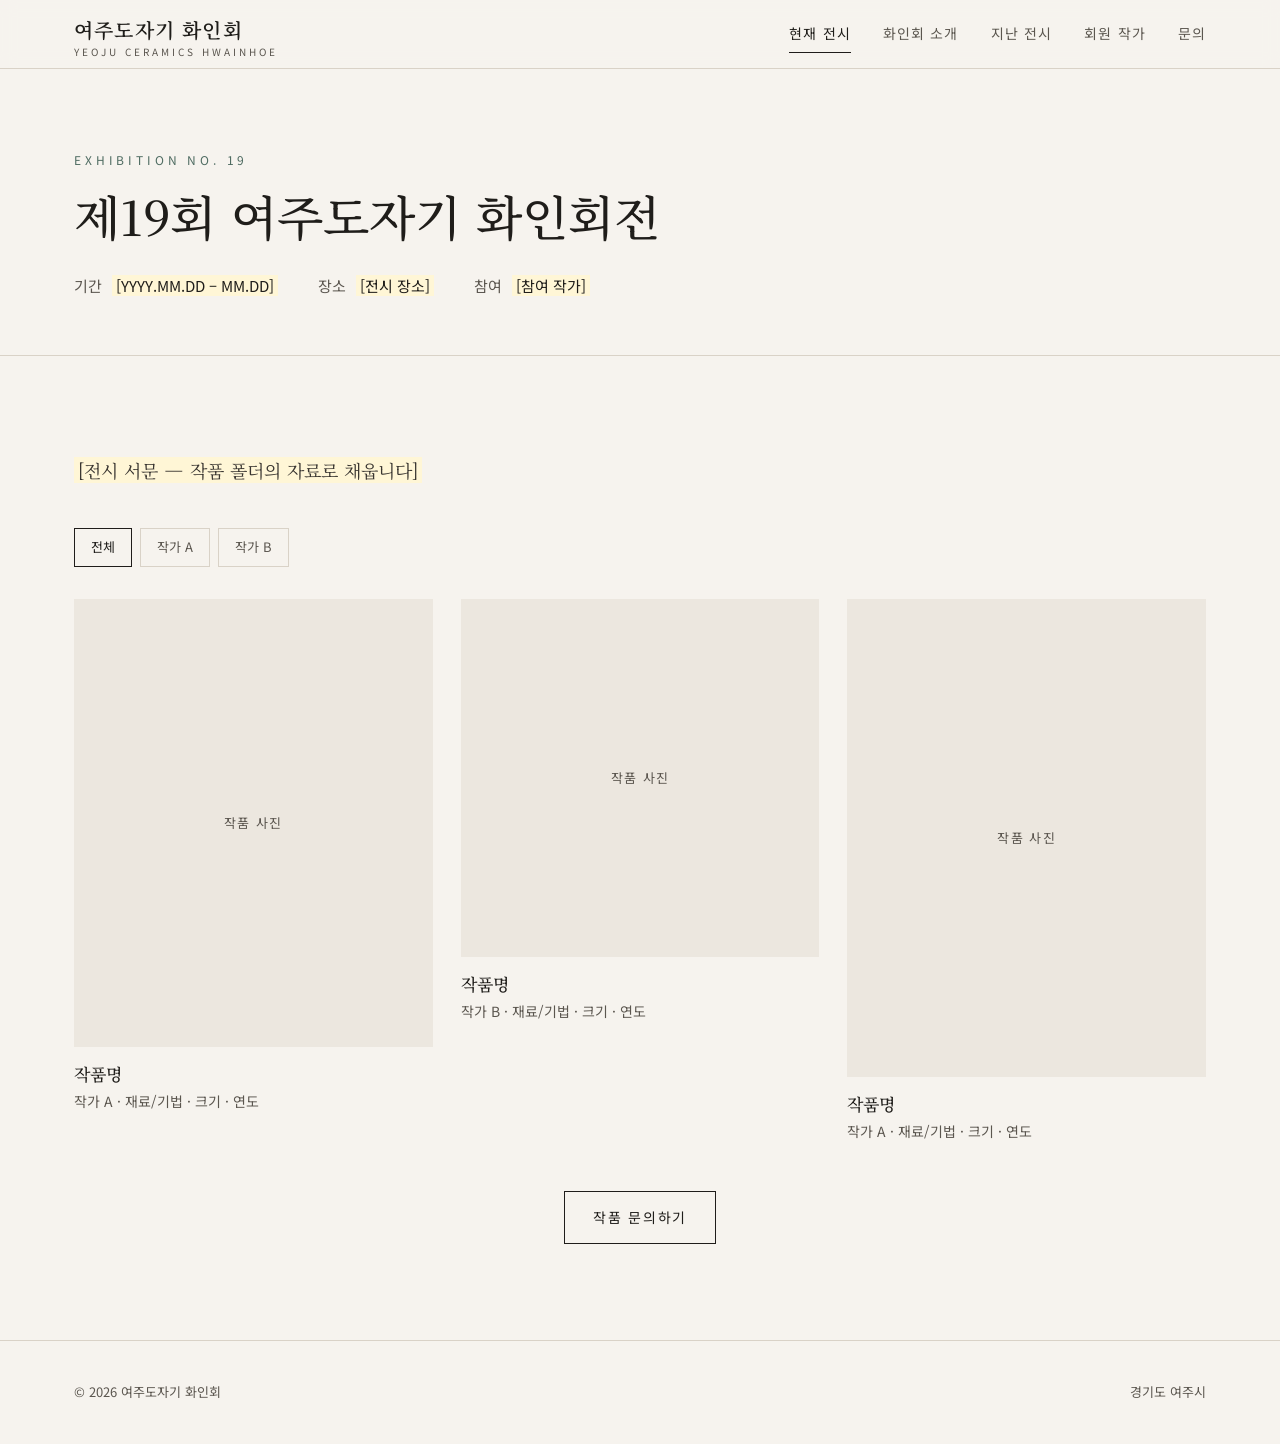
==== exhibitions/19th/index.html @ 6e6736ce "여주도자기 화인회 사이트 기본 구성 Co-Authored-By: Claude Opus 5.5 <noreply@anthropic.com> Claude-Session: https://" ====
<!DOCTYPE html>
<html lang="ko">
<head>
<meta charset="UTF-8">
<meta name="viewport" content="width=device-width, initial-scale=1.0">
<title>제19회 여주도자기 화인회전 | 여주도자기 화인회</title>
<link rel="preconnect" href="https://fonts.googleapis.com">
<link rel="preconnect" href="https://fonts.gstatic.com" crossorigin>
<link href="https://fonts.googleapis.com/css2?family=Noto+Sans+KR:wght@300;400;500&family=Noto+Serif+KR:wght@400;500;600&display=swap" rel="stylesheet">
<link rel="stylesheet" href="../../assets/css/style.css">
</head>
<body>

<header class="site-header">
  <div class="wrap">
    <a href="../../" class="logo">여주도자기 화인회<small>YEOJU CERAMICS HWAINHOE</small></a>
    <nav class="nav">
      <a href="../../#exhibition" class="on">현재 전시</a>
      <a href="../../#about">화인회 소개</a>
      <a href="../../#archive">지난 전시</a>
      <a href="../../#artists">회원 작가</a>
      <a href="../../#contact">문의</a>
    </nav>
    <button class="menu-btn" aria-label="메뉴">☰</button>
  </div>
</header>

<section class="ex-head">
  <div class="wrap">
    <p class="eyebrow">Exhibition No. 19</p>
    <h1>제19회 여주도자기 화인회전</h1>
    <div class="meta">
      <span><b>기간</b><span class="todo">[YYYY.MM.DD – MM.DD]</span></span>
      <span><b>장소</b><span class="todo">[전시 장소]</span></span>
      <span><b>참여</b><span class="todo">[참여 작가]</span></span>
    </div>
  </div>
</section>

<section>
  <div class="wrap">
    <p class="statement"><span class="todo">[전시 서문 — 작품 폴더의 자료로 채웁니다]</span></p>

    <div class="filter"></div>

    <!-- 작품 목록: 작품 1점당 아래 블록 하나. data-artist 값으로 작가별 필터가 자동 생성됩니다 -->
    <div class="works">
      <figure class="work" data-artist="작가 A">
        <div class="img placeholder" style="aspect-ratio:4/5">작품 사진</div>
        <figcaption class="cap"><b>작품명</b><span>작가 A · 재료/기법 · 크기 · 연도</span></figcaption>
      </figure>
      <figure class="work" data-artist="작가 B">
        <div class="img placeholder" style="aspect-ratio:1/1">작품 사진</div>
        <figcaption class="cap"><b>작품명</b><span>작가 B · 재료/기법 · 크기 · 연도</span></figcaption>
      </figure>
      <figure class="work" data-artist="작가 A">
        <div class="img placeholder" style="aspect-ratio:3/4">작품 사진</div>
        <figcaption class="cap"><b>작품명</b><span>작가 A · 재료/기법 · 크기 · 연도</span></figcaption>
      </figure>
    </div>

    <p style="margin-top:48px;text-align:center"><a href="../../#contact" class="btn">작품 문의하기</a></p>
  </div>
</section>

<footer class="site-footer">
  <div class="wrap">
    <span>© <span data-year></span> 여주도자기 화인회</span>
    <span>경기도 여주시</span>
  </div>
</footer>

<script src="../../assets/js/main.js"></script>
</body>
</html>
---- assets/css/style.css ----
/* 여주도자기 화인회 — 전시장 컨셉 스타일 */
:root{
  --paper:#f6f3ee;      /* 백자 바탕 */
  --paper-2:#ece7df;
  --ink:#1f1d1a;        /* 먹색 */
  --ink-2:#5b564f;
  --line:#d9d2c7;
  --celadon:#6f8f84;    /* 청자색 포인트 */
  --celadon-d:#4e6b61;
  --max:1180px;
  --serif:"Noto Serif KR", "Nanum Myeongjo", serif;
  --sans:"Noto Sans KR", "Apple SD Gothic Neo", "Malgun Gothic", sans-serif;
}
*{box-sizing:border-box;margin:0;padding:0}
html{scroll-behavior:smooth}
body{background:var(--paper);color:var(--ink);font-family:var(--sans);font-size:16px;line-height:1.75;word-break:keep-all;-webkit-font-smoothing:antialiased}
img{max-width:100%;display:block}
a{color:inherit;text-decoration:none}
.wrap{max-width:var(--max);margin:0 auto;padding:0 24px}

/* 헤더 */
.site-header{position:sticky;top:0;z-index:50;background:rgba(246,243,238,.92);backdrop-filter:blur(8px);border-bottom:1px solid var(--line)}
.site-header .wrap{display:flex;align-items:center;justify-content:space-between;height:68px}
.logo{font-family:var(--serif);font-size:20px;font-weight:600;letter-spacing:.06em}
.logo small{display:block;font-family:var(--sans);font-size:10px;letter-spacing:.3em;color:var(--ink-2);font-weight:400;line-height:1}
.nav{display:flex;gap:32px;font-size:14px;letter-spacing:.08em}
.nav a{color:var(--ink-2);padding:6px 0;border-bottom:1px solid transparent;transition:.2s}
.nav a:hover,.nav a.on{color:var(--ink);border-color:var(--ink)}
.menu-btn{display:none;background:none;border:0;font-size:22px;cursor:pointer;color:var(--ink)}

/* 공통 섹션 */
section{padding:96px 0}
.eyebrow{font-size:12px;letter-spacing:.32em;color:var(--celadon-d);text-transform:uppercase;margin-bottom:14px}
.h2{font-family:var(--serif);font-size:clamp(26px,3.2vw,36px);font-weight:500;line-height:1.4;margin-bottom:20px}
.lead{color:var(--ink-2);max-width:640px}
.btn{display:inline-block;padding:13px 28px;border:1px solid var(--ink);font-size:14px;letter-spacing:.12em;transition:.2s}
.btn:hover{background:var(--ink);color:var(--paper)}
.btn.solid{background:var(--ink);color:var(--paper)}
.btn.solid:hover{background:var(--celadon-d);border-color:var(--celadon-d)}
.placeholder{background:repeating-linear-gradient(135deg,var(--paper-2) 0 12px,#e6e0d6 12px 24px);display:flex;align-items:center;justify-content:center;color:var(--ink-2);font-size:13px;letter-spacing:.1em}
.todo{background:#fff6d6;padding:0 4px}

/* 메인 히어로 = 현재 전시 */
.hero{padding:0;border-bottom:1px solid var(--line)}
.hero .wrap{display:grid;grid-template-columns:1fr 1.15fr;gap:56px;align-items:center;min-height:calc(88vh - 68px);padding-top:48px;padding-bottom:48px}
.hero .tag{display:inline-block;font-size:12px;letter-spacing:.2em;border:1px solid var(--celadon);color:var(--celadon-d);padding:4px 12px;margin-bottom:24px}
.hero h1{font-family:var(--serif);font-weight:500;font-size:clamp(34px,4.6vw,56px);line-height:1.3;margin-bottom:24px}
.hero h1 em{font-style:normal;color:var(--celadon-d)}
.hero .meta{border-top:1px solid var(--line);margin:32px 0;padding-top:20px;display:grid;grid-template-columns:72px 1fr;row-gap:8px;font-size:15px}
.hero .meta dt{color:var(--ink-2)}
.hero .visual{aspect-ratio:4/5;width:100%}
.hero .visual img{width:100%;height:100%;object-fit:cover}

/* 소개 */
.intro .wrap{display:grid;grid-template-columns:1fr 1fr;gap:64px}
.intro .stats{display:grid;grid-template-columns:repeat(3,1fr);border-top:1px solid var(--ink);margin-top:28px}
.intro .stats div{padding:20px 0}
.intro .stats b{display:block;font-family:var(--serif);font-size:32px;font-weight:500}
.intro .stats span{font-size:13px;color:var(--ink-2)}

/* 전시 목록 */
.ex-list{display:grid;grid-template-columns:repeat(3,1fr);gap:40px 28px;margin-top:48px}
.ex-card .thumb{aspect-ratio:1/1;overflow:hidden;margin-bottom:16px;background:var(--paper-2)}
.ex-card .thumb img{width:100%;height:100%;object-fit:cover;transition:transform .6s}
.ex-card:hover .thumb img{transform:scale(1.04)}
.ex-card .no{font-size:12px;letter-spacing:.2em;color:var(--celadon-d)}
.ex-card h3{font-family:var(--serif);font-weight:500;font-size:20px;margin:4px 0}
.ex-card p{font-size:14px;color:var(--ink-2)}

/* 작가 */
.artists{background:var(--paper-2)}
.artist-grid{display:grid;grid-template-columns:repeat(4,1fr);gap:28px;margin-top:48px}
.artist .ph{aspect-ratio:3/4;margin-bottom:12px}
.artist h4{font-family:var(--serif);font-weight:500;font-size:18px}
.artist p{font-size:13px;color:var(--ink-2)}

/* 문의 */
.contact .wrap{display:grid;grid-template-columns:1fr 1fr;gap:64px}
.info dl{display:grid;grid-template-columns:90px 1fr;row-gap:12px;margin-top:24px;font-size:15px}
.info dt{color:var(--ink-2)}
form.inquiry{display:grid;gap:14px}
form.inquiry label{font-size:13px;color:var(--ink-2);display:grid;gap:6px}
form.inquiry input,form.inquiry textarea,form.inquiry select{font:inherit;padding:12px 14px;border:1px solid var(--line);background:#fff;color:var(--ink);border-radius:0}
form.inquiry input:focus,form.inquiry textarea:focus,form.inquiry select:focus{outline:1px solid var(--celadon);border-color:var(--celadon)}
form.inquiry textarea{min-height:140px;resize:vertical}

/* 전시 상세 페이지 */
.ex-head{padding:80px 0 56px;border-bottom:1px solid var(--line)}
.ex-head h1{font-family:var(--serif);font-weight:500;font-size:clamp(32px,4vw,48px);line-height:1.35;margin:8px 0 24px}
.ex-head .meta{display:flex;flex-wrap:wrap;gap:8px 40px;font-size:15px}
.ex-head .meta span b{color:var(--ink-2);font-weight:400;margin-right:10px}
.statement{max-width:720px;font-family:var(--serif);font-size:18px;line-height:2;color:#3a3631}
.filter{display:flex;flex-wrap:wrap;gap:8px;margin:40px 0 32px}
.filter button{font:inherit;font-size:13px;padding:7px 16px;border:1px solid var(--line);background:transparent;cursor:pointer;color:var(--ink-2)}
.filter button.on,.filter button:hover{border-color:var(--ink);color:var(--ink)}
.works{columns:3 300px;column-gap:28px}
.work{break-inside:avoid;margin-bottom:36px;cursor:zoom-in}
.work .img{background:var(--paper-2);overflow:hidden}
.work img{width:100%;transition:transform .6s}
.work:hover img{transform:scale(1.03)}
.work .cap{padding-top:12px;font-size:14px}
.work .cap b{display:block;font-family:var(--serif);font-weight:500;font-size:17px}
.work .cap span{color:var(--ink-2)}

/* 라이트박스 */
.lightbox{position:fixed;inset:0;background:rgba(20,19,17,.94);display:none;z-index:100;align-items:center;justify-content:center;padding:40px}
.lightbox.open{display:flex}
.lightbox figure{max-width:1000px;width:100%;text-align:center;color:#eee}
.lightbox img{max-height:78vh;margin:0 auto;object-fit:contain}
.lightbox figcaption{margin-top:16px;font-size:14px;line-height:1.7}
.lightbox figcaption b{font-family:var(--serif);font-size:18px;font-weight:500;display:block}
.lb-btn{position:absolute;background:none;border:0;color:#fff;font-size:30px;cursor:pointer;padding:16px;opacity:.7}
.lb-btn:hover{opacity:1}
.lb-close{top:12px;right:16px}.lb-prev{left:8px;top:50%;transform:translateY(-50%)}.lb-next{right:8px;top:50%;transform:translateY(-50%)}

/* 푸터 */
.site-footer{border-top:1px solid var(--line);padding:40px 0;font-size:13px;color:var(--ink-2)}
.site-footer .wrap{display:flex;justify-content:space-between;flex-wrap:wrap;gap:12px}

/* 반응형 */
@media (max-width:900px){
  .hero .wrap,.intro .wrap,.contact .wrap{grid-template-columns:1fr;gap:40px}
  .hero .visual{aspect-ratio:4/3;order:-1}
  .ex-list{grid-template-columns:repeat(2,1fr)}
  .artist-grid{grid-template-columns:repeat(2,1fr)}
  section{padding:72px 0}
}
@media (max-width:640px){
  .nav{display:none;position:absolute;top:68px;left:0;right:0;flex-direction:column;gap:0;background:var(--paper);border-bottom:1px solid var(--line);padding:8px 24px}
  .nav.open{display:flex}
  .nav a{padding:12px 0;border-bottom:1px solid var(--line)}
  .menu-btn{display:block}
  .ex-list{grid-template-columns:1fr}
}
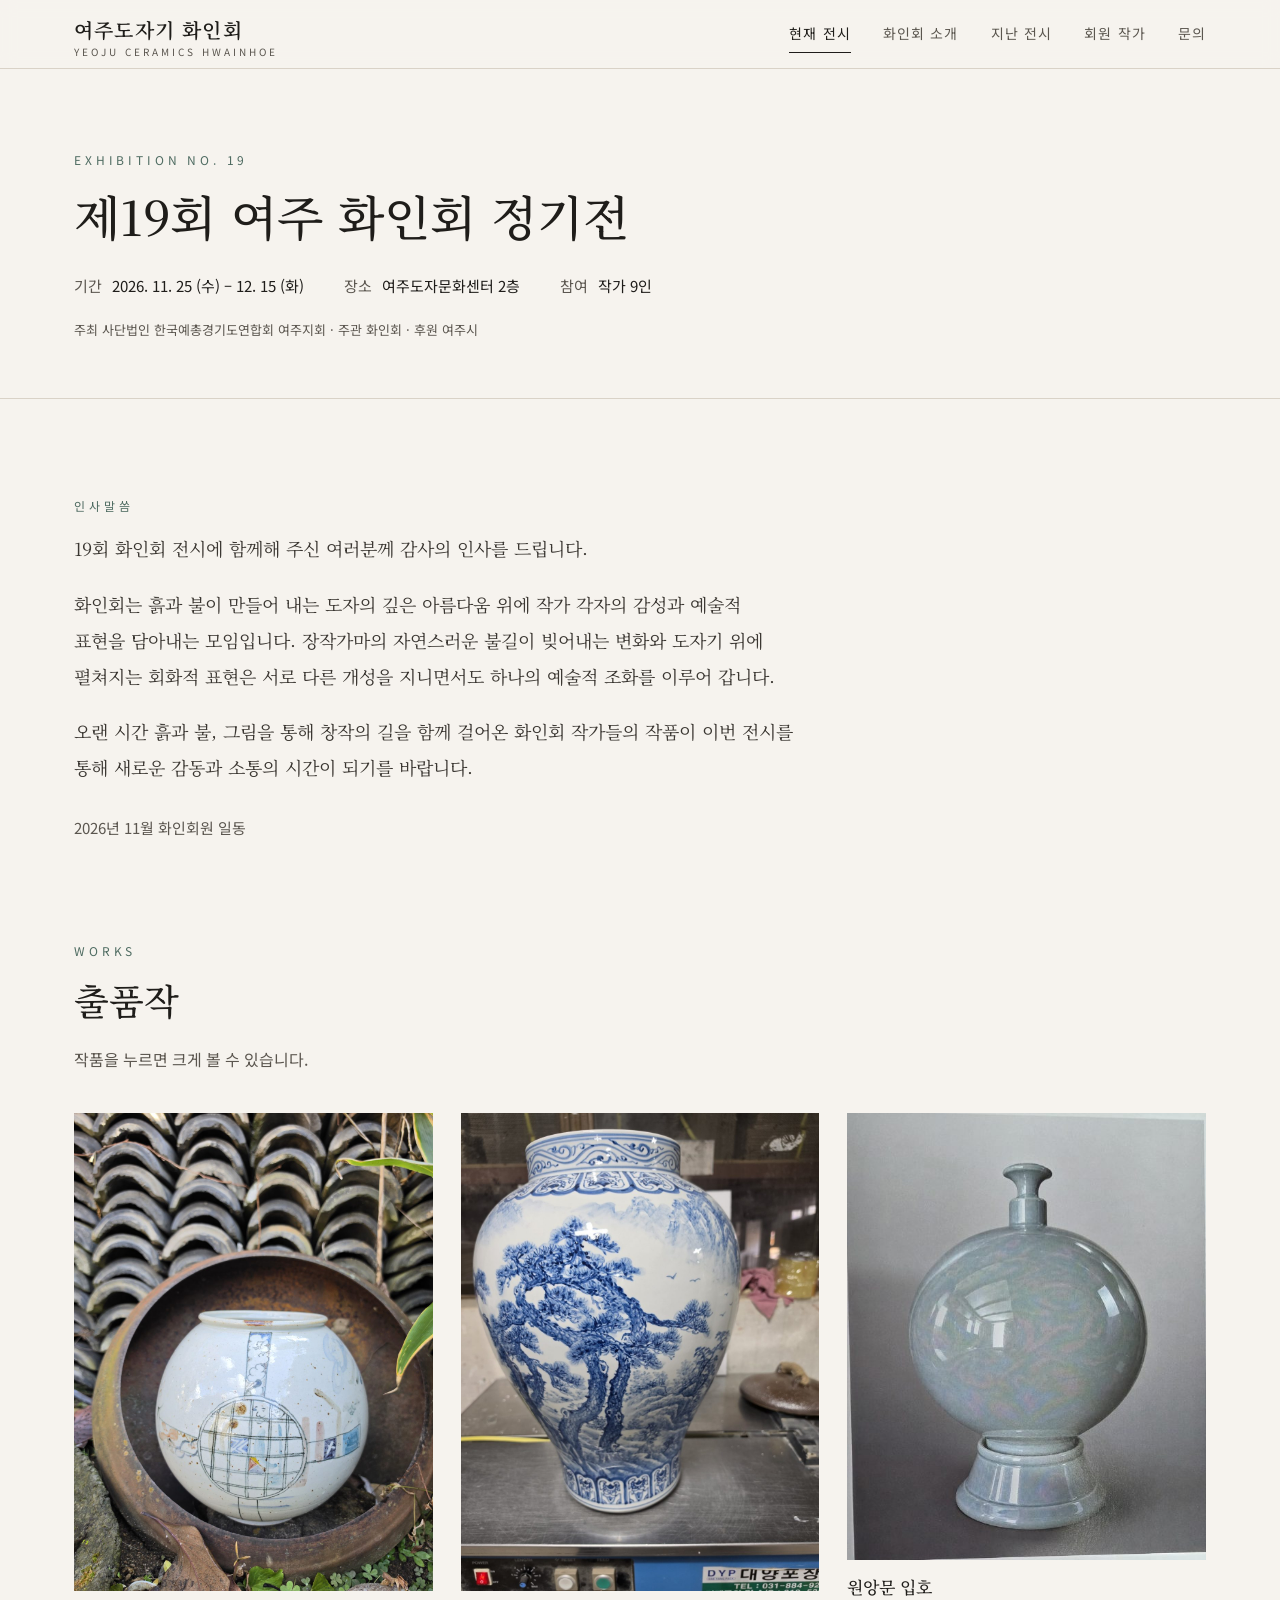
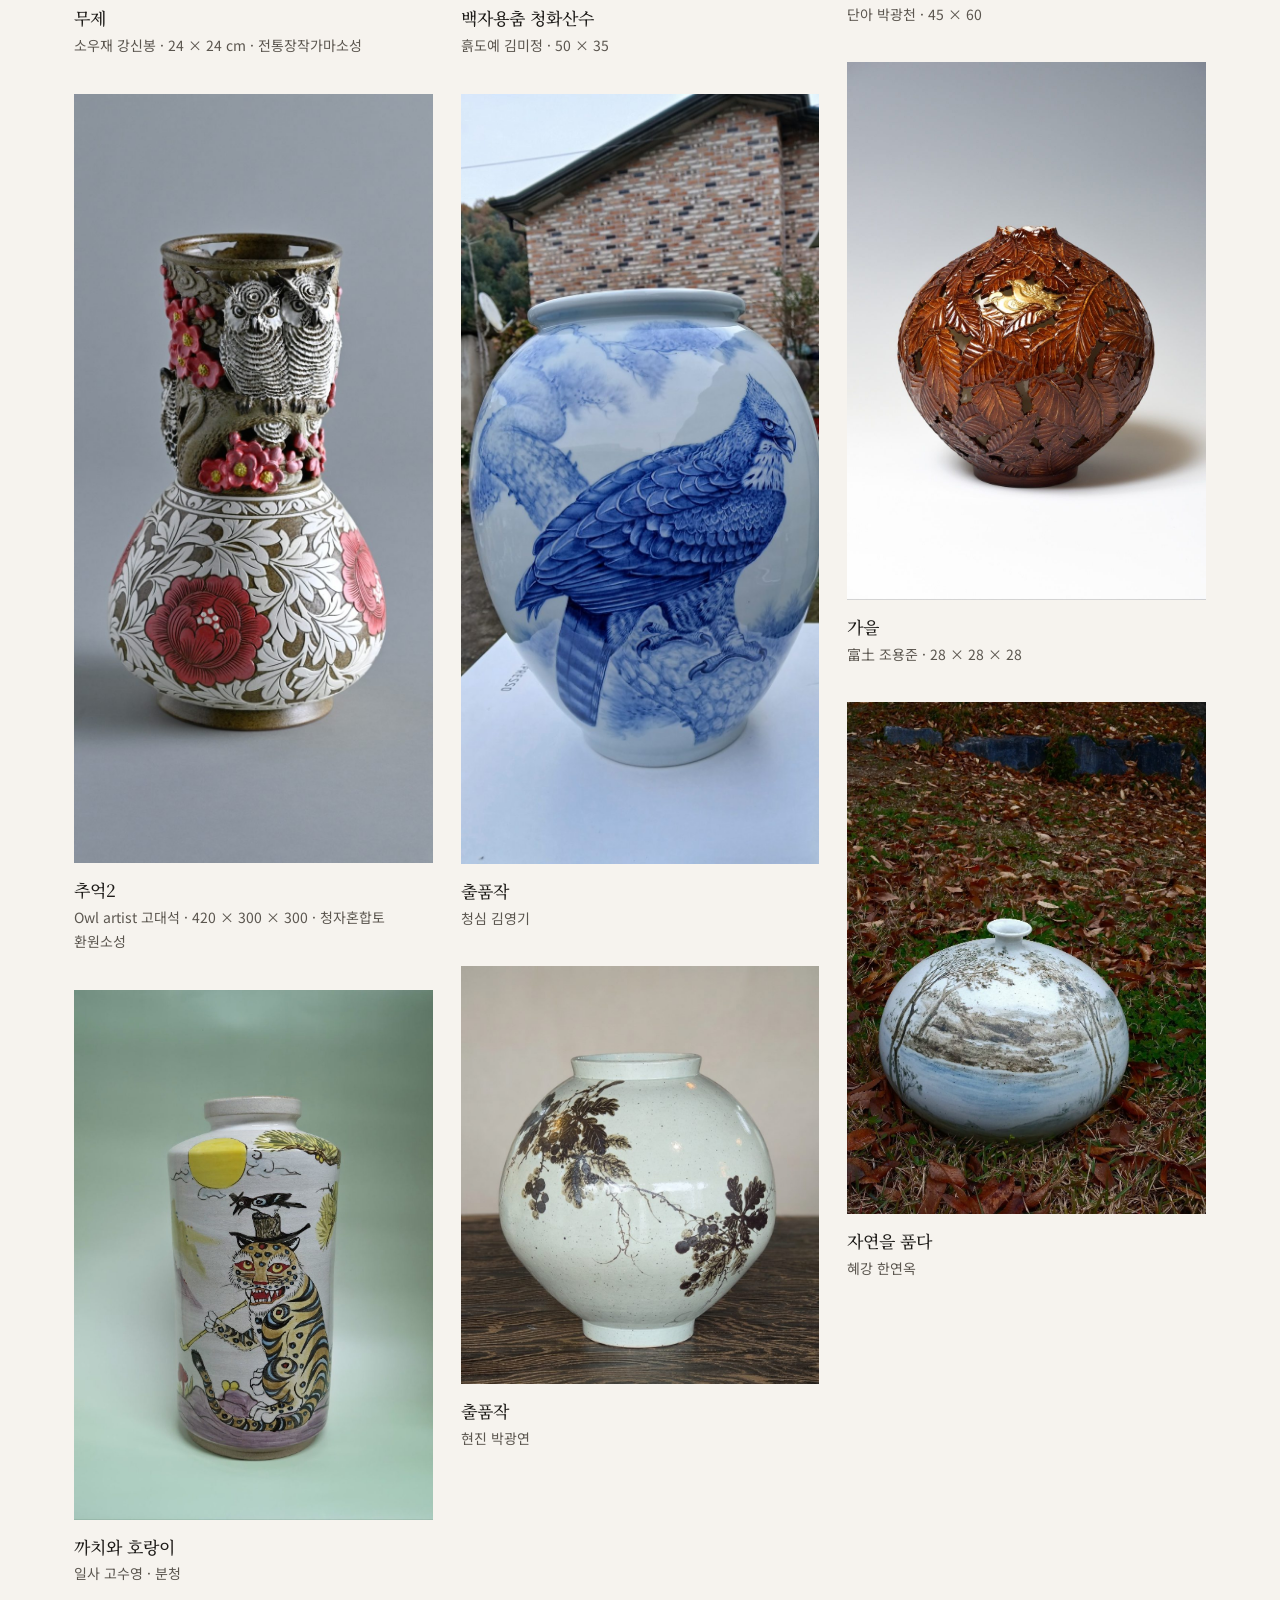
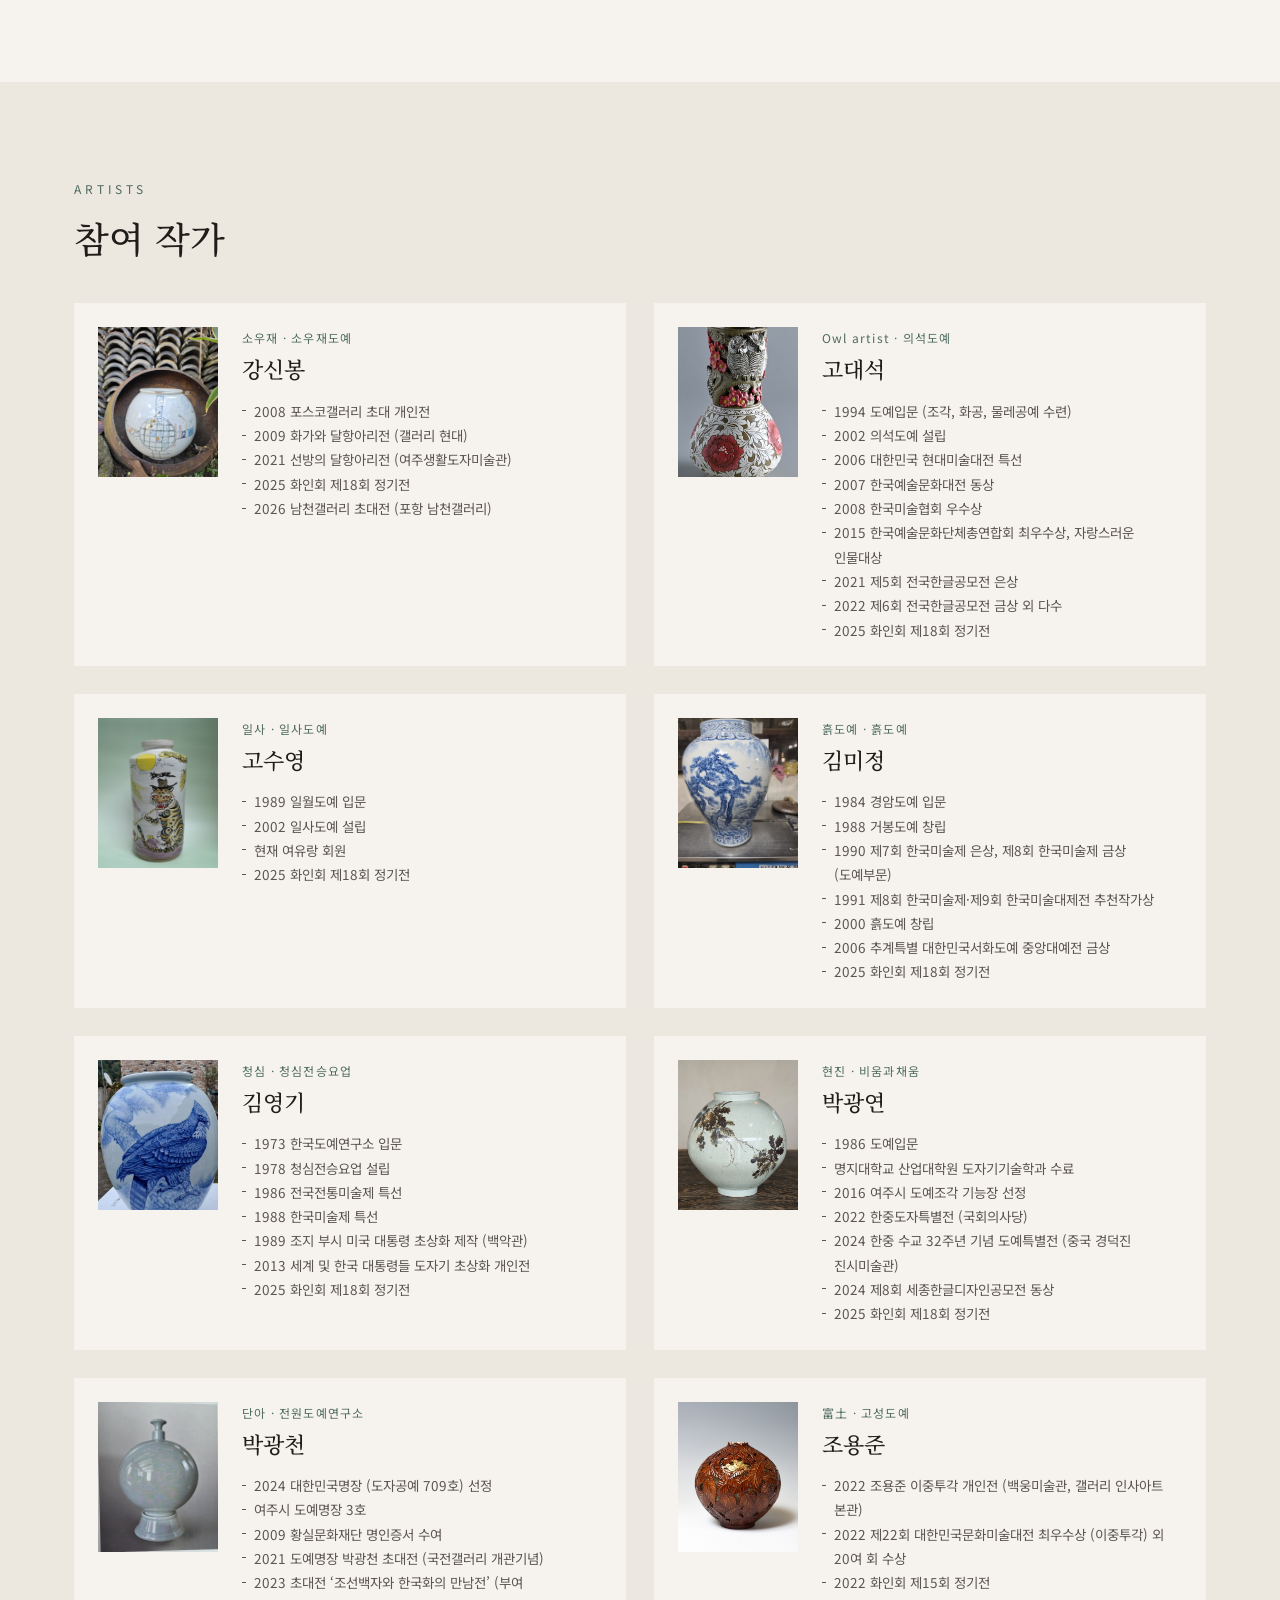
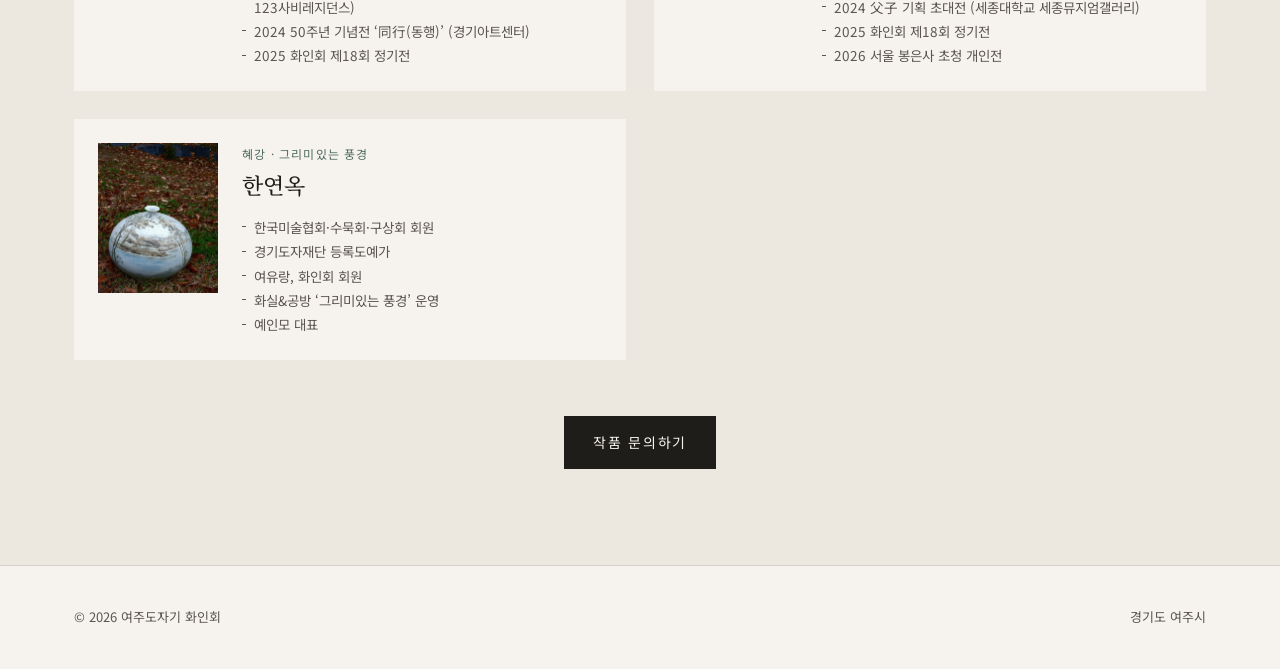
==== commit e51bfbb9: "제19회 여주 화인회 정기전 페이지 구성 (작품 9점, 참여 작가 약력) Co-Authored-By: Claude Opus 5.5 <noreply@anthropic.com> Cla" ====
--- a/exhibitions/19th/index.html
+++ b/exhibitions/19th/index.html
@@ -3,7 +3,11 @@
 <head>
 <meta charset="UTF-8">
 <meta name="viewport" content="width=device-width, initial-scale=1.0">
-<title>제19회 여주도자기 화인회전 | 여주도자기 화인회</title>
+<title>제19회 여주 화인회 정기전 | 여주도자기 화인회</title>
+<meta name="description" content="제19회 여주 화인회 정기전 · 2026.11.25 – 12.15 · 여주도자문화센터 2층 · 참여 작가 9인">
+<meta property="og:title" content="제19회 여주 화인회 정기전">
+<meta property="og:description" content="2026.11.25(수) – 12.15(화) · 여주도자문화센터 2층">
+<meta property="og:image" content="../../assets/img/19th/kang-sinbong.jpg">
 <link rel="preconnect" href="https://fonts.googleapis.com">
 <link rel="preconnect" href="https://fonts.gstatic.com" crossorigin>
 <link href="https://fonts.googleapis.com/css2?family=Noto+Sans+KR:wght@300;400;500&family=Noto+Serif+KR:wght@400;500;600&display=swap" rel="stylesheet">
@@ -28,38 +32,153 @@
 <section class="ex-head">
   <div class="wrap">
     <p class="eyebrow">Exhibition No. 19</p>
-    <h1>제19회 여주도자기 화인회전</h1>
+    <h1>제19회 여주 화인회 정기전</h1>
     <div class="meta">
-      <span><b>기간</b><span class="todo">[YYYY.MM.DD – MM.DD]</span></span>
-      <span><b>장소</b><span class="todo">[전시 장소]</span></span>
-      <span><b>참여</b><span class="todo">[참여 작가]</span></span>
+      <span><b>기간</b>2026. 11. 25 (수) – 12. 15 (화)</span>
+      <span><b>장소</b>여주도자문화센터 2층</span>
+      <span><b>참여</b>작가 9인</span>
+    </div>
+    <p class="credits">주최 사단법인 한국예총경기도연합회 여주지회 · 주관 화인회 · 후원 여주시</p>
+  </div>
+</section>
+
+<section class="greeting">
+  <div class="wrap">
+    <p class="eyebrow">인사말씀</p>
+    <div class="statement">
+      <p>19회 화인회 전시에 함께해 주신 여러분께 감사의 인사를 드립니다.</p>
+      <p>화인회는 흙과 불이 만들어 내는 도자의 깊은 아름다움 위에 작가 각자의 감성과 예술적 표현을 담아내는 모임입니다. 장작가마의 자연스러운 불길이 빚어내는 변화와 도자기 위에 펼쳐지는 회화적 표현은 서로 다른 개성을 지니면서도 하나의 예술적 조화를 이루어 갑니다.</p>
+      <p>오랜 시간 흙과 불, 그림을 통해 창작의 길을 함께 걸어온 화인회 작가들의 작품이 이번 전시를 통해 새로운 감동과 소통의 시간이 되기를 바랍니다.</p>
+      <p class="sign">2026년 11월 화인회원 일동</p>
     </div>
   </div>
 </section>
 
-<section>
+<section class="gallery">
   <div class="wrap">
-    <p class="statement"><span class="todo">[전시 서문 — 작품 폴더의 자료로 채웁니다]</span></p>
-
-    <div class="filter"></div>
-
-    <!-- 작품 목록: 작품 1점당 아래 블록 하나. data-artist 값으로 작가별 필터가 자동 생성됩니다 -->
+    <p class="eyebrow">Works</p>
+    <h2 class="h2">출품작</h2>
+    <p class="lead">작품을 누르면 크게 볼 수 있습니다.</p>
     <div class="works">
-      <figure class="work" data-artist="작가 A">
-        <div class="img placeholder" style="aspect-ratio:4/5">작품 사진</div>
-        <figcaption class="cap"><b>작품명</b><span>작가 A · 재료/기법 · 크기 · 연도</span></figcaption>
+      <figure class="work" data-artist="강신봉">
+        <div class="img"><img src="../../assets/img/19th/kang-sinbong.jpg" alt="강신봉 작가의 무제" loading="lazy"></div>
+        <figcaption class="cap"><b>무제</b><span>소우재 강신봉 · 24 × 24 cm · 전통장작가마소성</span></figcaption>
       </figure>
-      <figure class="work" data-artist="작가 B">
-        <div class="img placeholder" style="aspect-ratio:1/1">작품 사진</div>
-        <figcaption class="cap"><b>작품명</b><span>작가 B · 재료/기법 · 크기 · 연도</span></figcaption>
+      <figure class="work" data-artist="고대석">
+        <div class="img"><img src="../../assets/img/19th/go-daeseok.jpg" alt="고대석 작가의 추억2" loading="lazy"></div>
+        <figcaption class="cap"><b>추억2</b><span>Owl artist 고대석 · 420 × 300 × 300 · 청자혼합토 환원소성</span></figcaption>
       </figure>
-      <figure class="work" data-artist="작가 A">
-        <div class="img placeholder" style="aspect-ratio:3/4">작품 사진</div>
-        <figcaption class="cap"><b>작품명</b><span>작가 A · 재료/기법 · 크기 · 연도</span></figcaption>
+      <figure class="work" data-artist="고수영">
+        <div class="img"><img src="../../assets/img/19th/go-suyeong.jpg" alt="고수영 작가의 까치와 호랑이" loading="lazy"></div>
+        <figcaption class="cap"><b>까치와 호랑이</b><span>일사 고수영 · 분청</span></figcaption>
+      </figure>
+      <figure class="work" data-artist="김미정">
+        <div class="img"><img src="../../assets/img/19th/kim-mijeong.jpg" alt="김미정 작가의 백자용춤 청화산수" loading="lazy"></div>
+        <figcaption class="cap"><b>백자용춤 청화산수</b><span>흙도예 김미정 · 50 × 35</span></figcaption>
+      </figure>
+      <figure class="work" data-artist="김영기">
+        <div class="img"><img src="../../assets/img/19th/kim-yeonggi.jpg" alt="김영기 작가의 출품작" loading="lazy"></div>
+        <figcaption class="cap"><b>출품작</b><span>청심 김영기</span></figcaption>
+      </figure>
+      <figure class="work" data-artist="박광연">
+        <div class="img"><img src="../../assets/img/19th/park-gwangyeon.jpg" alt="박광연 작가의 출품작" loading="lazy"></div>
+        <figcaption class="cap"><b>출품작</b><span>현진 박광연</span></figcaption>
+      </figure>
+      <figure class="work" data-artist="박광천">
+        <div class="img"><img src="../../assets/img/19th/park-gwangcheon.jpg" alt="박광천 작가의 원앙문 입호" loading="lazy"></div>
+        <figcaption class="cap"><b>원앙문 입호</b><span>단아 박광천 · 45 × 60</span></figcaption>
+      </figure>
+      <figure class="work" data-artist="조용준">
+        <div class="img"><img src="../../assets/img/19th/jo-yongjun.jpg" alt="조용준 작가의 가을" loading="lazy"></div>
+        <figcaption class="cap"><b>가을</b><span>富土 조용준 · 28 × 28 × 28</span></figcaption>
+      </figure>
+      <figure class="work" data-artist="한연옥">
+        <div class="img"><img src="../../assets/img/19th/han-yeonok.jpg" alt="한연옥 작가의 자연을 품다" loading="lazy"></div>
+        <figcaption class="cap"><b>자연을 품다</b><span>혜강 한연옥</span></figcaption>
       </figure>
     </div>
+  </div>
+</section>
 
-    <p style="margin-top:48px;text-align:center"><a href="../../#contact" class="btn">작품 문의하기</a></p>
+<section class="profiles-sec">
+  <div class="wrap">
+    <p class="eyebrow">Artists</p>
+    <h2 class="h2">참여 작가</h2>
+    <div class="profiles">
+      <article class="profile" id="kang-sinbong">
+        <img src="../../assets/img/19th/kang-sinbong.jpg" alt="" loading="lazy">
+        <div>
+          <p class="ho">소우재 · 소우재도예</p>
+          <h3>강신봉</h3>
+          <ul class="cv"><li>2008 포스코갤러리 초대 개인전</li><li>2009 화가와 달항아리전 (갤러리 현대)</li><li>2021 선방의 달항아리전 (여주생활도자미술관)</li><li>2025 화인회 제18회 정기전</li><li>2026 남천갤러리 초대전 (포항 남천갤러리)</li></ul>
+        </div>
+      </article>
+      <article class="profile" id="go-daeseok">
+        <img src="../../assets/img/19th/go-daeseok.jpg" alt="" loading="lazy">
+        <div>
+          <p class="ho">Owl artist · 의석도예</p>
+          <h3>고대석</h3>
+          <ul class="cv"><li>1994 도예입문 (조각, 화공, 물레공예 수련)</li><li>2002 의석도예 설립</li><li>2006 대한민국 현대미술대전 특선</li><li>2007 한국예술문화대전 동상</li><li>2008 한국미술협회 우수상</li><li>2015 한국예술문화단체총연합회 최우수상, 자랑스러운 인물대상</li><li>2021 제5회 전국한글공모전 은상</li><li>2022 제6회 전국한글공모전 금상 외 다수</li><li>2025 화인회 제18회 정기전</li></ul>
+        </div>
+      </article>
+      <article class="profile" id="go-suyeong">
+        <img src="../../assets/img/19th/go-suyeong.jpg" alt="" loading="lazy">
+        <div>
+          <p class="ho">일사 · 일사도예</p>
+          <h3>고수영</h3>
+          <ul class="cv"><li>1989 일월도예 입문</li><li>2002 일사도예 설립</li><li>현재 여유랑 회원</li><li>2025 화인회 제18회 정기전</li></ul>
+        </div>
+      </article>
+      <article class="profile" id="kim-mijeong">
+        <img src="../../assets/img/19th/kim-mijeong.jpg" alt="" loading="lazy">
+        <div>
+          <p class="ho">흙도예 · 흙도예</p>
+          <h3>김미정</h3>
+          <ul class="cv"><li>1984 경암도예 입문</li><li>1988 거봉도예 창립</li><li>1990 제7회 한국미술제 은상, 제8회 한국미술제 금상 (도예부문)</li><li>1991 제8회 한국미술제·제9회 한국미술대제전 추천작가상</li><li>2000 흙도예 창립</li><li>2006 추계특별 대한민국서화도예 중앙대예전 금상</li><li>2025 화인회 제18회 정기전</li></ul>
+        </div>
+      </article>
+      <article class="profile" id="kim-yeonggi">
+        <img src="../../assets/img/19th/kim-yeonggi.jpg" alt="" loading="lazy">
+        <div>
+          <p class="ho">청심 · 청심전승요업</p>
+          <h3>김영기</h3>
+          <ul class="cv"><li>1973 한국도예연구소 입문</li><li>1978 청심전승요업 설립</li><li>1986 전국전통미술제 특선</li><li>1988 한국미술제 특선</li><li>1989 조지 부시 미국 대통령 초상화 제작 (백악관)</li><li>2013 세계 및 한국 대통령들 도자기 초상화 개인전</li><li>2025 화인회 제18회 정기전</li></ul>
+        </div>
+      </article>
+      <article class="profile" id="park-gwangyeon">
+        <img src="../../assets/img/19th/park-gwangyeon.jpg" alt="" loading="lazy">
+        <div>
+          <p class="ho">현진 · 비움과채움</p>
+          <h3>박광연</h3>
+          <ul class="cv"><li>1986 도예입문</li><li>명지대학교 산업대학원 도자기기술학과 수료</li><li>2016 여주시 도예조각 기능장 선정</li><li>2022 한중도자특별전 (국회의사당)</li><li>2024 한중 수교 32주년 기념 도예특별전 (중국 경덕진 진시미술관)</li><li>2024 제8회 세종한글디자인공모전 동상</li><li>2025 화인회 제18회 정기전</li></ul>
+        </div>
+      </article>
+      <article class="profile" id="park-gwangcheon">
+        <img src="../../assets/img/19th/park-gwangcheon.jpg" alt="" loading="lazy">
+        <div>
+          <p class="ho">단아 · 전원도예연구소</p>
+          <h3>박광천</h3>
+          <ul class="cv"><li>2024 대한민국명장 (도자공예 709호) 선정</li><li>여주시 도예명장 3호</li><li>2009 황실문화재단 명인증서 수여</li><li>2021 도예명장 박광천 초대전 (국전갤러리 개관기념)</li><li>2023 초대전 ‘조선백자와 한국화의 만남전’ (부여 123사비레지던스)</li><li>2024 50주년 기념전 ‘同行(동행)’ (경기아트센터)</li><li>2025 화인회 제18회 정기전</li></ul>
+        </div>
+      </article>
+      <article class="profile" id="jo-yongjun">
+        <img src="../../assets/img/19th/jo-yongjun.jpg" alt="" loading="lazy">
+        <div>
+          <p class="ho">富土 · 고성도예</p>
+          <h3>조용준</h3>
+          <ul class="cv"><li>2022 조용준 이중투각 개인전 (백웅미술관, 갤러리 인사아트 본관)</li><li>2022 제22회 대한민국문화미술대전 최우수상 (이중투각) 외 20여 회 수상</li><li>2022 화인회 제15회 정기전</li><li>2024 父子 기획 초대전 (세종대학교 세종뮤지엄갤러리)</li><li>2025 화인회 제18회 정기전</li><li>2026 서울 봉은사 초청 개인전</li></ul>
+        </div>
+      </article>
+      <article class="profile" id="han-yeonok">
+        <img src="../../assets/img/19th/han-yeonok.jpg" alt="" loading="lazy">
+        <div>
+          <p class="ho">혜강 · 그리미있는 풍경</p>
+          <h3>한연옥</h3>
+          <ul class="cv"><li>한국미술협회·수묵회·구상회 회원</li><li>경기도자재단 등록도예가</li><li>여유랑, 화인회 회원</li><li>화실&amp;공방 ‘그리미있는 풍경’ 운영</li><li>예인모 대표</li></ul>
+        </div>
+      </article>
+    </div>
+    <p style="margin-top:56px;text-align:center"><a href="../../#contact" class="btn solid">작품 문의하기</a></p>
   </div>
 </section>
 
--- a/assets/css/style.css
+++ b/assets/css/style.css
@@ -132,3 +132,32 @@
   .menu-btn{display:block}
   .ex-list{grid-template-columns:1fr}
 }
+
+/* ---- 제19회 실제 콘텐츠용 추가 스타일 ---- */
+.hero .visual{display:block;overflow:hidden;background:var(--paper-2)}
+.hero .visual img{transition:transform .8s}
+.hero .visual:hover img{transform:scale(1.03)}
+.ex-head .credits{margin-top:20px;font-size:13px;color:var(--ink-2)}
+.greeting{padding-bottom:40px}
+.statement p{margin-bottom:1.1em}
+.statement .sign{margin-top:28px;font-size:15px;color:var(--ink-2);font-family:var(--sans)}
+.gallery{padding-top:40px}
+.works{margin-top:40px}
+.artist{display:block}
+.artist .ph{overflow:hidden;background:var(--paper-2)}
+.artist .ph img{width:100%;height:100%;object-fit:cover;transition:transform .6s}
+.artist:hover .ph img{transform:scale(1.04)}
+.artist-grid{grid-template-columns:repeat(3,1fr)}
+.profiles-sec{background:var(--paper-2)}
+.profiles{display:grid;grid-template-columns:1fr 1fr;gap:28px;margin-top:40px}
+.profile{display:grid;grid-template-columns:120px 1fr;gap:24px;background:var(--paper);padding:24px;scroll-margin-top:90px}
+.profile img{width:120px;height:150px;object-fit:cover}
+.profile .ho{font-size:12px;letter-spacing:.1em;color:var(--celadon-d)}
+.profile h3{font-family:var(--serif);font-weight:500;font-size:22px;margin:2px 0 10px}
+.profile .cv{list-style:none;font-size:13.5px;color:var(--ink-2);line-height:1.8}
+.profile .cv li{padding-left:12px;position:relative}
+.profile .cv li::before{content:"";position:absolute;left:0;top:.85em;width:4px;height:1px;background:var(--ink-2)}
+.profile:target{outline:1px solid var(--celadon)}
+.form-msg{font-size:14px;color:var(--celadon-d)}
+@media (max-width:900px){.profiles{grid-template-columns:1fr}.artist-grid{grid-template-columns:repeat(2,1fr)}}
+@media (max-width:640px){.profile{grid-template-columns:88px 1fr;gap:16px;padding:18px}.profile img{width:88px;height:110px}}
